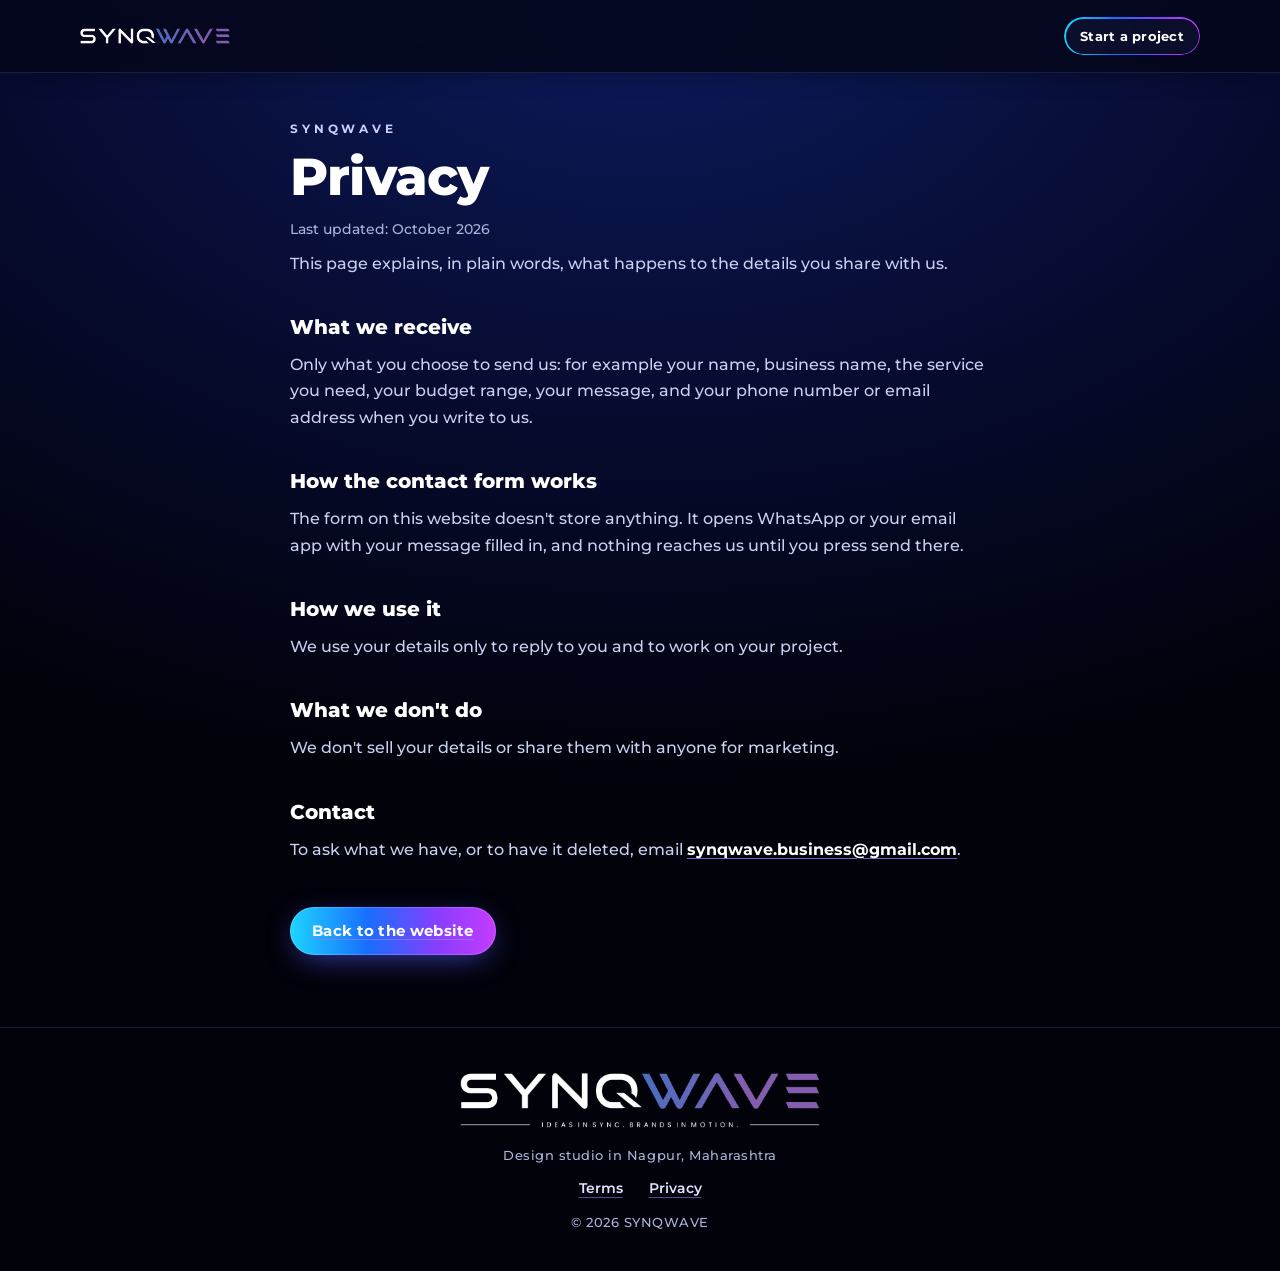
==== privacy.html @ 1e6bd6c9 "SYNQWAVE website" ====
<!doctype html>
<html lang="en">
<head>
<meta charset="utf-8">
<meta name="viewport" content="width=device-width, initial-scale=1, viewport-fit=cover">
<title>Privacy | SYNQWAVE</title>
<meta name="description" content="How SYNQWAVE uses the details you send: only to reply to you, never sold.">
<link rel="canonical" href="https://synqwave.co/privacy.html">
<meta name="theme-color" content="#02020b">
<meta property="og:title" content="Privacy | SYNQWAVE">
<meta property="og:description" content="How SYNQWAVE uses the details you send: only to reply to you, never sold.">
<meta property="og:type" content="website">
<meta property="og:url" content="https://synqwave.co/privacy.html">
<meta property="og:image" content="https://synqwave.co/og.jpg">
<link rel="icon" href="assets/favicon.png">
<link rel="preload" href="assets/montserrat.woff2" as="font" type="font/woff2" crossorigin>
<link rel="stylesheet" href="styles.css">
</head>
<body>
<a class="skip" href="#main">Skip to content</a>
<header class="nav nav-legal scrolled">
  <div class="wrap nav-in">
    <a class="brand" href="./" aria-label="SYNQWAVE home"><img src="assets/synqwave-wordmark.png" alt="SYNQWAVE" width="560" height="58"></a>
    <a class="btn btn-g btn-sm" href="./#contact">Start a project</a>
  </div>
</header>
<main id="main" class="legal">
  <div class="wrap">
    <span class="kicker">SYNQWAVE</span>
    <h1>Privacy</h1>
    <p class="upd">Last updated: October 2026</p>
    <p>This page explains, in plain words, what happens to the details you share with us.</p>
    <h2>What we receive</h2>
    <p>Only what you choose to send us: for example your name, business name, the service you need, your budget range, your message, and your phone number or email address when you write to us.</p>
    <h2>How the contact form works</h2>
    <p>The form on this website doesn't store anything. It opens WhatsApp or your email app with your message filled in, and nothing reaches us until you press send there.</p>
    <h2>How we use it</h2>
    <p>We use your details only to reply to you and to work on your project.</p>
    <h2>What we don't do</h2>
    <p>We don't sell your details or share them with anyone for marketing.</p>
    <h2>Contact</h2>
    <p>To ask what we have, or to have it deleted, email <a href="mailto:synqwave.business@gmail.com">synqwave.business@gmail.com</a>.</p>
    <a class="btn btn-p btn-md back" href="./">Back to the website</a>
  </div>
</main>
<footer>
  <div class="wrap foot-in">
    <img src="assets/synqwave-logo.png" alt="SYNQWAVE logo" width="1086" height="167" loading="lazy">
    <p class="f-loc">Design studio in Nagpur, Maharashtra</p>
    <nav class="f-links" aria-label="Legal"><a href="terms.html">Terms</a><a href="privacy.html">Privacy</a></nav>
    <p class="copy">© 2026 SYNQWAVE</p>
  </div>
</footer>
</body>
</html>
---- styles.css ----
@font-face{font-family:"Montserrat";src:url(assets/montserrat.woff2) format("woff2");font-weight:100 900;font-display:swap}
:root{--bg:#02020b;--navy:#0a1446;--blue:#186eff;--purple:#b634ff;--cyan:#1ed4ff;--txt:#fff;--mute:#aab4d9;--line:rgba(140,160,255,.16);
--grad:linear-gradient(90deg,#1ed4ff 0%,#186eff 38%,#8a3dff 72%,#c43cff 100%);--pad:20px;--max:1120px}
*{box-sizing:border-box;margin:0;padding:0}
html{overflow-x:clip;-webkit-text-size-adjust:100%;scroll-behavior:smooth;scroll-padding-top:72px}
body{overflow-x:clip;font-family:"Montserrat",system-ui,-apple-system,"Segoe UI",Roboto,Arial,sans-serif;background:var(--bg);color:var(--txt);line-height:1.45;
background-image:radial-gradient(120% 70% at 50% 0%,#0d1a5c 0%,#060a2c 45%,var(--bg) 80%);background-repeat:no-repeat;background-size:100% 1400px}
img,video,svg{display:block;max-width:100%}
.waves,.band{max-width:none}
a{color:inherit;text-decoration:none}
ul{list-style:none}
.wrap{width:100%;max-width:var(--max);margin:0 auto;padding:0 var(--pad)}
.grad{background:var(--grad);-webkit-background-clip:text;background-clip:text;color:transparent}
.nw{white-space:nowrap}
.sr{position:absolute;width:1px;height:1px;overflow:hidden;clip:rect(0 0 0 0);white-space:nowrap}


.btn{display:inline-flex;align-items:center;justify-content:center;gap:10px;font-weight:700;letter-spacing:.02em;border-radius:999px;white-space:nowrap;transition:transform .2s ease,box-shadow .2s ease,background .2s}
.btn .bi{width:20px;height:20px;fill:none;stroke:currentColor;stroke-width:1.7;stroke-linejoin:round;flex:none}
.btn-p{background:var(--grad);color:#fff;box-shadow:0 8px 30px -8px rgba(80,90,255,.75),inset 0 0 0 1px rgba(255,255,255,.18)}
.btn-p:hover{transform:translateY(-1px);box-shadow:0 12px 38px -8px rgba(120,80,255,.9),inset 0 0 0 1px rgba(255,255,255,.25)}
.btn-g{position:relative;color:#fff;background:rgba(120,140,255,.06)}
.btn-g::before{content:"";position:absolute;inset:0;border-radius:inherit;padding:1.5px;background:var(--grad);-webkit-mask:linear-gradient(#000 0 0) content-box,linear-gradient(#000 0 0);-webkit-mask-composite:xor;mask:linear-gradient(#000 0 0) content-box exclude,linear-gradient(#000 0 0);pointer-events:none}
.btn-g:hover{background:rgba(120,140,255,.14)}
.btn-sm{height:38px;padding:0 16px;font-size:13px}
.btn-lg{height:56px;padding:0 28px;font-size:16px}


.skip{position:absolute;left:12px;top:-60px;z-index:100;background:#fff;color:#000;padding:10px 14px;border-radius:10px;font-weight:700}
.skip:focus{top:12px}
:focus-visible{outline:2px solid #6fb6ff;outline-offset:3px;border-radius:8px}

/* nav */
.nav{position:fixed;inset:0 0 auto 0;z-index:60;transition:background .35s ease,border-color .35s ease,box-shadow .35s;border-bottom:1px solid transparent;
 background:linear-gradient(180deg,rgba(2,2,11,.7),rgba(2,2,11,0))}
.nav.scrolled,.nav.open{background:rgba(4,6,26,.86);-webkit-backdrop-filter:blur(14px);backdrop-filter:blur(14px);border-bottom-color:var(--line);box-shadow:0 10px 30px -20px rgba(0,0,0,.8)}
.nav-in{display:flex;align-items:center;justify-content:space-between;height:64px;gap:16px}
.brand{display:block;flex:none}
.brand img{width:128px;height:auto}
.links{display:none}
.nav-act{display:flex;align-items:center;gap:10px}
.wa-nav{height:38px;padding:0 14px}
.burger{width:44px;height:44px;margin-right:-8px;display:grid;place-content:center;gap:5px;background:none;border:0;cursor:pointer;color:#fff;border-radius:12px;-webkit-tap-highlight-color:transparent}
.burger span{display:block;width:22px;height:2px;border-radius:2px;background:currentColor;transition:transform .3s ease,opacity .2s ease}
.nav.open .burger span:nth-child(1){transform:translateY(7px) rotate(45deg)}
.nav.open .burger span:nth-child(2){opacity:0}
.nav.open .burger span:nth-child(3){transform:translateY(-7px) rotate(-45deg)}
.menu{position:fixed;left:0;right:0;top:64px;height:calc(100svh - 64px);background:rgba(4,6,26,.985);-webkit-backdrop-filter:blur(16px);backdrop-filter:blur(16px);overflow-y:auto;opacity:0;transform:translateY(-8px);transition:opacity .3s ease,transform .3s ease}
.menu[hidden]{display:block;visibility:hidden;pointer-events:none}
.nav.open .menu{opacity:1;transform:none;visibility:visible;pointer-events:auto}
.menu-in{display:flex;flex-direction:column;padding-top:18px;padding-bottom:32px}
.menu-in>a:not(.btn):not(.menu-call){display:flex;align-items:baseline;gap:16px;padding:18px 0;font-size:26px;font-weight:800;letter-spacing:-.01em;border-bottom:1px solid var(--line);opacity:0;transform:translateY(10px);transition:opacity .4s ease,transform .4s ease}
.menu-in i{font-style:normal;font-size:13px;font-weight:800;letter-spacing:.1em;background:var(--grad);-webkit-background-clip:text;background-clip:text;color:transparent;width:24px}
.nav.open .menu-in>a{opacity:1;transform:none}
.nav.open .menu-in>a:nth-child(2){transition-delay:.05s}.nav.open .menu-in>a:nth-child(3){transition-delay:.1s}.nav.open .menu-in>a:nth-child(4){transition-delay:.15s}
.menu-in .btn{margin-top:30px;width:100%}
.menu-call{margin-top:16px;text-align:center;color:var(--mute);font-weight:600;font-size:15px}
body.lock{overflow:hidden}

/* pulse (WhatsApp) */
.pulse{position:relative;isolation:isolate}
.pulse::after{content:"";position:absolute;inset:-1px;border-radius:inherit;box-shadow:0 0 0 2px rgba(140,110,255,.9),0 0 16px 2px rgba(110,90,255,.6);opacity:0;animation:pulse 2.8s ease-out infinite;pointer-events:none}
@keyframes pulse{0%{opacity:.9;transform:scale(1)}65%,100%{opacity:0;transform:scale(1.08,1.3)}}

/* hero */
.hero{position:relative;min-height:100vh;min-height:100svh;display:flex;flex-direction:column;justify-content:center;padding:96px 0 88px;overflow:hidden;isolation:isolate}
.hero-waves{position:absolute;inset:0;width:100%;height:100%;z-index:-2;pointer-events:none;-webkit-mask-image:linear-gradient(180deg,#000 0,#000 82%,transparent 100%);mask-image:linear-gradient(180deg,#000 0,#000 82%,transparent 100%)}
.hero-glow{position:absolute;left:50%;top:44%;width:min(120vw,1100px);aspect-ratio:1.6;transform:translate(-50%,-50%);z-index:-1;pointer-events:none;
 background:radial-gradient(closest-side,rgba(60,70,255,.32),rgba(150,50,255,.14) 55%,transparent 75%);animation:breathe 7s ease-in-out infinite alternate}
@keyframes breathe{from{opacity:.65}to{opacity:1}}
.hero-in{display:flex;flex-direction:column;align-items:center;text-align:center}
.logo-wrap{position:relative;width:100%;max-width:640px;margin:0 auto;overflow:hidden;animation:logoIn 1.4s cubic-bezier(.2,.7,.1,1) .15s both}
.logo{display:block;width:100%;height:auto;margin:0 auto}
@keyframes logoIn{from{clip-path:inset(0 50% 0 50%);opacity:0;filter:blur(6px);transform:scale(.96)}60%{opacity:1;filter:blur(0)}to{clip-path:inset(0 0 0 0);opacity:1;filter:none;transform:none}}
.shine{position:absolute;inset:0;background:linear-gradient(105deg,transparent 35%,rgba(255,255,255,.55) 50%,transparent 65%);mix-blend-mode:overlay;transform:translateX(-120%);animation:shine 1.6s ease-in-out 1.3s both;pointer-events:none}
@keyframes shine{to{transform:translateX(120%)}}
.grad-anim{background:linear-gradient(90deg,#1ed4ff,#186eff,#8a3dff,#c43cff,#8a3dff,#186eff,#1ed4ff);background-size:300% 100%;-webkit-background-clip:text;background-clip:text;color:transparent;animation:gradMove 7s linear infinite}
@keyframes gradMove{to{background-position:300% 0}}
@keyframes up{from{opacity:0;transform:translateY(24px)}to{opacity:1;transform:none}}
.hero .lead{margin-top:18px;color:var(--mute);font-size:clamp(15px,4vw,19px);font-weight:500;animation:up .9s cubic-bezier(.2,.7,.1,1) 1.15s both;max-width:34em}
.hero-cta{animation:up .9s cubic-bezier(.2,.7,.1,1) 1.3s both}
.cta{margin-top:30px;display:flex;flex-direction:column;align-items:center;gap:12px;width:100%}
.cta .btn{width:100%;max-width:320px}
.scroll{position:absolute;left:50%;bottom:26px;margin-left:-11px;width:22px;height:36px;border-radius:12px;border:1.5px solid rgba(255,255,255,.35);animation:up .9s ease 1.8s both}
.scroll::after{content:"";position:absolute;left:50%;top:7px;width:3px;height:7px;margin-left:-1.5px;border-radius:2px;background:#fff;animation:sc 1.8s ease-in-out infinite}
@keyframes sc{0%{opacity:0;transform:translateY(0)}40%{opacity:1}100%{opacity:0;transform:translateY(10px)}}

/* section headings */
section{position:relative;padding:72px 0}
.kicker{display:block;font-size:12px;font-weight:700;letter-spacing:.32em;text-transform:uppercase;color:#c8d0ff;margin-bottom:12px}
.h2{text-wrap:balance;font-size:clamp(32px,9vw,56px);font-weight:800;line-height:1.05;letter-spacing:-.015em}
.intro{margin-top:14px;color:var(--mute);font-size:16px;font-weight:500;max-width:34em}

/* band */
.band-wrap{overflow:hidden;width:100%}
.band{display:block;width:120%;margin-left:-10%;height:120px;opacity:.85;pointer-events:none}

/* packages */
.pkgs{margin-top:40px;display:grid;gap:22px}
.pkg{border-radius:20px;padding:22px 20px 20px;display:flex;flex-direction:column;background:linear-gradient(165deg,rgba(18,26,86,.66),rgba(8,10,40,.78)) padding-box,linear-gradient(135deg,rgba(30,212,255,.75),rgba(24,110,255,.3) 40%,rgba(182,52,255,.8)) border-box;border:1px solid transparent;box-shadow:0 18px 50px -25px rgba(60,80,255,.6)}
.pkg.feat{box-shadow:0 0 0 1px rgba(182,52,255,.35),0 22px 60px -20px rgba(150,60,255,.7)}
.pkg-head{display:flex;align-items:center;gap:14px;padding-bottom:16px;border-bottom:1px solid var(--line)}
.pkg-head h3{font-size:24px;font-weight:800;text-transform:uppercase;letter-spacing:.04em}
.blk{padding-top:16px}
.lbl{font-size:11px;font-weight:700;letter-spacing:.24em;text-transform:uppercase;color:#c8d0ff;margin-bottom:10px}
.inc{display:grid;gap:10px}
.inc li{display:flex;align-items:center;gap:12px;font-size:15px;font-weight:500}
.inc b{font-weight:800}
.ic{width:34px;height:34px;flex:none;padding:6px;border-radius:10px;fill:none;stroke:#7fb2ff;stroke-width:1.5;stroke-linejoin:round;stroke-linecap:round;background:rgba(24,110,255,.12);box-shadow:inset 0 0 0 1px rgba(110,140,255,.35)}
.pbox{padding-top:18px;border-top:1px solid var(--line);margin-top:18px}
.big{font-size:32px;font-weight:800;color:#fff;letter-spacing:-.01em;font-variant-numeric:tabular-nums lining-nums;white-space:nowrap}
.big small{font-size:15px;font-weight:600;color:var(--mute);letter-spacing:0}

/* contact */
.contact{overflow:hidden;isolation:isolate}
.contact .waves{position:absolute;left:-10%;width:120%;height:70%;top:15%;z-index:-1;opacity:.45;pointer-events:none}

/* footer */
footer{padding:44px 0 40px;border-top:1px solid var(--line);text-align:center}
footer img{width:min(78%,360px);height:auto;margin:0 auto}
footer p{margin-top:22px;font-size:13px;color:var(--mute);font-weight:500;letter-spacing:.04em}


.pkg{position:relative;transition:transform .35s ease,box-shadow .35s ease}
.pkg:hover,.pkg.tap{transform:translateY(-4px);box-shadow:0 0 0 1px rgba(120,140,255,.4),0 26px 60px -22px rgba(100,80,255,.9),0 0 60px -20px rgba(30,212,255,.45)}

/* featured animated border */
@property --ang{syntax:"<angle>";initial-value:0deg;inherits:false}
.pkg.feat{background:linear-gradient(165deg,rgba(22,24,96,.9),rgba(10,10,44,.92)) padding-box,transparent border-box}
.pkg.feat .ring{position:absolute;inset:-1px;border-radius:inherit;padding:1.6px;pointer-events:none;
 background:conic-gradient(from var(--ang),#1ed4ff,#186eff,#8a3dff,#c43cff,#ff5ce1,#8a3dff,#186eff,#1ed4ff);
 -webkit-mask:linear-gradient(#000 0 0) content-box,linear-gradient(#000 0 0);-webkit-mask-composite:xor;mask:linear-gradient(#000 0 0) content-box exclude,linear-gradient(#000 0 0);animation:spin 5s linear infinite}
.pkg.feat::after{content:"";position:absolute;inset:-1px;border-radius:inherit;z-index:-1;background:conic-gradient(from var(--ang),#1ed4ff,#186eff,#8a3dff,#c43cff,#1ed4ff);filter:blur(18px);opacity:.38;animation:spin 5s linear infinite;pointer-events:none}
.pkg.feat{isolation:isolate}
@keyframes spin{to{--ang:360deg}}
/* reveal motion (only when JS runs) */
.js .rv{opacity:0;transform:translateY(26px);transition:opacity .8s cubic-bezier(.2,.7,.1,1),transform .8s cubic-bezier(.2,.7,.1,1)}
.js .rv.in{opacity:1;transform:none}
.js [data-stagger]>*{transition-delay:calc(var(--i,0) * 90ms)}
.js .pkgs[data-stagger]>.pkg{transition-delay:0s}
.drift{animation:drift 14s ease-in-out infinite alternate}
@keyframes drift{from{transform:translateX(-3%)}to{transform:translateX(3%)}}
@media (prefers-reduced-motion:reduce){
 *,*::before,*::after{animation:none!important;transition-duration:.01ms!important;transition-delay:0s!important}
 .js .rv{opacity:1;transform:none}
 html{scroll-behavior:auto}
 .pulse::after{display:none}
}

/* tablet / desktop */
@media (min-width:560px){
 .cta{flex-direction:row;justify-content:center}
 .cta .btn{width:auto;min-width:230px}
}
@media (min-width:760px){
 :root{--pad:40px}
 section{padding:104px 0}
 .num{font-size:88px}
 .band{height:180px}
}
@media (min-width:980px){
 .pkgs{grid-template-columns:repeat(3,1fr);align-items:stretch}
 :root{--max:1200px}
 .pkg{padding:26px 24px 24px}
 .pkg .pbox{margin-top:auto}
 .pkg>.blk:nth-last-child(2){padding-bottom:18px}
 .inc li{font-size:14px;gap:10px}
 .ic{width:30px;height:30px;padding:5px;border-radius:9px}
 .big{font-size:29px}
 .big small{font-size:13px}
}

@media (min-width:980px){
 .nav-in{height:72px}
 .brand img{width:150px}
 .links{display:flex;gap:34px;position:absolute;left:50%;transform:translateX(-50%)}
 .links a{position:relative;font-size:14px;font-weight:600;letter-spacing:.04em;color:#dfe4ff;padding:8px 0;transition:color .2s}
 .links a::after{content:"";position:absolute;left:0;right:0;bottom:2px;height:2px;border-radius:2px;background:var(--grad);transform:scaleX(0);transition:transform .3s ease}
 .links a:hover,.links a.act{color:#fff}.links a:hover::after,.links a.act::after{transform:none}
 .burger,.menu{display:none!important}
 .nav-cta{height:42px;padding:0 20px;font-size:14px}
 html{scroll-padding-top:80px}
 .hero{padding:110px 0 100px}
 .logo-wrap{max-width:720px}
 .js [data-stagger]>.pkg{transition-delay:calc(var(--i,0) * 120ms)}
}
@media (max-width:359px){.brand img{width:108px}.nav-cta{padding:0 12px;font-size:12px}}

/* process */
.steps{margin-top:40px;display:grid;gap:14px;counter-reset:s}
.step{position:relative;display:flex;gap:18px;align-items:flex-start;padding:22px 20px;border-radius:18px;background:linear-gradient(160deg,rgba(18,26,86,.5),rgba(8,10,40,.66));box-shadow:inset 0 0 0 1px var(--line)}
.step .num.sm{font-size:40px;width:56px}
.step h3{font-size:19px;font-weight:800;line-height:1.2;padding-top:2px}
.step p{margin-top:6px;font-size:14px;color:var(--mute);font-weight:500}

/* faq */
.faq-in{display:grid;gap:34px}
.qa{display:grid;gap:12px}
.q{border-radius:16px;background:linear-gradient(160deg,rgba(18,26,86,.5),rgba(8,10,40,.66));box-shadow:inset 0 0 0 1px var(--line);transition:box-shadow .3s ease,background .3s ease}
.q[open]{box-shadow:inset 0 0 0 1px rgba(130,120,255,.6),0 18px 44px -26px rgba(100,80,255,.9)}
.q summary{display:flex;align-items:center;justify-content:space-between;gap:16px;padding:18px 20px;font-size:16px;font-weight:700;line-height:1.35;cursor:pointer;list-style:none;-webkit-tap-highlight-color:transparent}
.q summary::-webkit-details-marker{display:none}
.pm{position:relative;flex:none;width:30px;height:30px;border-radius:50%;background:rgba(24,110,255,.14);box-shadow:inset 0 0 0 1px rgba(110,140,255,.45);transition:transform .35s ease,background .3s}
.pm::before,.pm::after{content:"";position:absolute;left:50%;top:50%;width:12px;height:2px;margin:-1px 0 0 -6px;border-radius:2px;background:#fff;transition:transform .35s ease}
.pm::after{transform:rotate(90deg)}
.q[open] .pm{background:var(--grad);transform:rotate(180deg)}
.q[open] .pm::after{transform:rotate(0)}
.ans{overflow:hidden}
.ans p{padding:0 20px 20px;font-size:15px;color:#c9d0f0;font-weight:500;line-height:1.6}
.ans a{color:#fff;font-weight:700;text-decoration:underline;text-decoration-color:rgba(140,120,255,.8);text-underline-offset:3px}

@media (min-width:600px){
 
 .steps{grid-template-columns:repeat(2,1fr)}
}
@media (min-width:760px){
 .q summary{font-size:17px;padding:20px 24px}
 .ans p{padding:0 24px 22px}
}
@media (min-width:980px){
 .about-in{grid-template-columns:minmax(0,5fr) minmax(0,6fr);gap:64px;align-items:center}
 
 
 .steps{grid-template-columns:repeat(4,1fr);gap:18px}
 .step{flex-direction:column;gap:14px;padding:26px 24px}
 .step .num.sm{font-size:48px}
 .faq-in{grid-template-columns:minmax(0,4fr) minmax(0,7fr);gap:64px;align-items:start}
 .faq-head{position:sticky;top:110px}
}
@media (min-width:980px) and (max-width:1139px){
 .links{display:none}
 .burger{display:grid!important}
 .menu{display:block!important}
}
@media (min-width:1140px){
 .links{gap:30px}
}
@media (prefers-reduced-motion:reduce){
}

/* ===== v4 ===== */
.num{font-weight:900;font-size:64px;line-height:.82;letter-spacing:-.04em;background:var(--grad);-webkit-background-clip:text;background-clip:text;color:transparent;filter:drop-shadow(0 0 14px rgba(110,90,255,.55));flex:none}
.num.sm{font-size:44px}
.panel{border-radius:18px;background:linear-gradient(160deg,rgba(18,26,86,.62),rgba(8,10,40,.72)) padding-box,linear-gradient(135deg,rgba(30,212,255,.7),rgba(24,110,255,.35) 40%,rgba(182,52,255,.7)) border-box;border:1px solid transparent;box-shadow:0 18px 50px -25px rgba(60,80,255,.6)}
.lic{width:26px;height:26px;fill:none;stroke:#8fc0ff;stroke-width:1.6;stroke-linecap:round;stroke-linejoin:round}
.btn-md{height:48px;padding:0 22px;font-size:15px}
.btn .bi{stroke-linecap:round}

/* hero headline */
.headline{margin-top:34px;font-size:clamp(31px,8.3vw,68px);font-weight:800;line-height:1.08;letter-spacing:-.02em;text-wrap:balance;max-width:15em}
.headline .ln{display:inline;animation:up .9s cubic-bezier(.2,.7,.1,1) both}
.headline .ln1{animation-delay:.75s}.headline .ln2{animation-delay:.95s;display:inline-block}
.hero .lead{max-width:31em;line-height:1.55}

/* about */
.about{padding-top:80px}
.about-in{display:grid;gap:44px}
.about .intro+.intro{margin-top:12px}
.facts{margin-top:30px;display:grid;gap:12px}
.facts li{display:flex;flex-direction:column;gap:3px;padding:16px 18px 16px 20px;border-radius:14px;background:rgba(24,40,140,.18);box-shadow:inset 0 0 0 1px var(--line);position:relative;overflow:hidden}
.facts li::before{content:"";position:absolute;left:0;top:14px;bottom:14px;width:3px;border-radius:0 3px 3px 0;background:var(--grad)}
.facts b{font-size:17px;font-weight:800}
.facts span{font-size:14px;color:var(--mute);font-weight:500}
.founder{width:100%;max-width:420px;margin:0 auto}
.founder-frame{position:relative;aspect-ratio:4 / 5;border-radius:22px;overflow:hidden;display:grid;place-items:center;isolation:isolate;
 background:radial-gradient(90% 70% at 50% 40%,#101c66 0%,#070b32 55%,#02020b 100%);box-shadow:0 0 0 1px rgba(120,130,255,.35),0 26px 70px -28px rgba(70,90,255,.9)}
.founder-frame .waves{position:absolute;left:-30%;width:160%;max-width:none;bottom:4%;height:44%;opacity:.55;z-index:-1;pointer-events:none}
.founder-logo{width:78%;height:auto}
.founder-frame.has-photo{background:#05051a}
.founder-photo{position:absolute;inset:0;width:100%;height:100%;object-fit:cover}
.founder figcaption{margin-top:16px;display:flex;flex-direction:column;align-items:center;gap:2px;text-align:center}
.founder figcaption b{font-size:17px;font-weight:800}
.founder figcaption span{font-size:13px;color:var(--mute);font-weight:600;letter-spacing:.04em}

/* work */
.work{isolation:isolate}
.empty{margin-top:36px;padding:30px 22px;display:flex;flex-direction:column;align-items:center;gap:20px;text-align:center}
.empty p{font-size:17px;font-weight:600;line-height:1.45;max-width:26em;color:#e4e8ff}
.promo{margin:40px auto 0;width:min(78vw,340px)}
.promo.wide{width:100%;max-width:880px}
.promo-frame{border-radius:22px;overflow:hidden;background:#000;aspect-ratio:9 / 16;box-shadow:0 0 0 1.5px rgba(120,120,255,.45),0 20px 60px -15px rgba(70,90,255,.6),0 0 80px -20px rgba(182,52,255,.55)}
.promo.wide .promo-frame{aspect-ratio:16 / 9}
.promo video{width:100%;height:100%;object-fit:cover}
.promo figcaption{margin-top:14px;text-align:center;font-size:14px;font-weight:700;color:#dfe4ff}
.cases{margin-top:36px;display:flex;flex-wrap:wrap;justify-content:center;gap:22px}
.case{position:relative;flex:0 0 100%;min-width:0;display:flex;flex-direction:column;overflow:hidden;transition:transform .35s ease,box-shadow .35s ease}
.case:hover,.case.tap,.case:focus-within{transform:translateY(-4px);box-shadow:0 26px 60px -22px rgba(100,80,255,.9)}
.case-cover{aspect-ratio:3 / 2;overflow:hidden;background:#05051a;border-radius:17px 17px 0 0}
.case-cover img{width:100%;height:100%;object-fit:cover;transition:transform .6s cubic-bezier(.2,.7,.1,1)}
.case:hover .case-cover img{transform:scale(1.04)}
.case-body{flex:1;display:flex;flex-direction:column;align-items:flex-start;padding:20px 20px 22px}
.tag{display:inline-block;padding:5px 11px;border-radius:999px;font-size:11px;font-weight:700;letter-spacing:.14em;text-transform:uppercase;color:#cfd6ff;background:rgba(24,110,255,.14);box-shadow:inset 0 0 0 1px rgba(110,140,255,.4)}
.case h3{margin-top:12px;font-size:21px;font-weight:800;line-height:1.2}
.case-ind{margin-top:4px;font-size:14px;font-weight:600;color:var(--mute)}
.case-open{margin-top:auto;padding-top:16px;display:inline-flex;align-items:center;gap:8px;background:none;border:0;font:inherit;font-size:14px;font-weight:700;letter-spacing:.02em;color:#dfe4ff;cursor:pointer}
.case-open::after{content:"";position:absolute;inset:0;border-radius:18px}
.case-open:focus-visible{outline:none}
.case:has(.case-open:focus-visible){outline:2px solid #8fa0ff;outline-offset:3px}
.case-ar{display:inline-block;transition:transform .25s ease}
.case:hover .case-ar{transform:translateX(4px)}
.cs{position:fixed;inset:0;margin:0;width:100%;max-width:none;height:100%;max-height:none;padding:0;border:0;color:var(--txt);background:#04051a;overflow:hidden}
.cs[open]{display:block}
.cs::backdrop{background:rgba(2,2,14,.78);-webkit-backdrop-filter:blur(6px);backdrop-filter:blur(6px)}
.cs-scroll{height:100%;overflow-y:auto;overscroll-behavior:contain;-webkit-overflow-scrolling:touch;padding:22px var(--pad) calc(32px + env(safe-area-inset-bottom))}
.cs-x{position:absolute;z-index:2;top:calc(12px + env(safe-area-inset-top));right:12px;width:44px;height:44px;display:grid;place-items:center;border:0;border-radius:50%;cursor:pointer;color:#fff;background:rgba(10,14,50,.82);box-shadow:inset 0 0 0 1px rgba(140,160,255,.4),0 6px 20px -6px rgba(0,0,0,.6)}
.cs-x svg{width:20px;height:20px;fill:none;stroke:currentColor;stroke-width:2;stroke-linecap:round}
.cs-x:focus-visible{outline:2px solid #8fa0ff;outline-offset:2px}
.cs-head{display:flex;align-items:center;gap:16px;padding:calc(env(safe-area-inset-top) + 2px) 56px 0 0;min-height:64px}
.cs-logo{flex:none;width:64px;height:64px;border-radius:14px;object-fit:cover;box-shadow:0 0 0 1px rgba(140,160,255,.3)}
.cs-ht{min-width:0;display:flex;flex-direction:column;align-items:flex-start}
.cs h3{margin-top:8px;font-size:clamp(22px,6vw,30px);font-weight:800;line-height:1.15;letter-spacing:-.01em;text-wrap:balance}
.cs-imgs{margin-top:22px;display:grid;gap:12px}
.cs-imgs img{width:100%;height:auto;aspect-ratio:3 / 2;object-fit:cover;border-radius:14px;background:#0a0d30}
.cs-dl{margin-top:26px;display:grid;gap:20px}
.cs dt{font-size:11px;font-weight:700;letter-spacing:.2em;text-transform:uppercase;background:var(--grad);-webkit-background-clip:text;background-clip:text;color:transparent;width:max-content}
.cs dd{margin-top:6px;font-size:15px;color:#c9d0f0;font-weight:500;line-height:1.6}
.cs-foot{margin-top:28px;display:flex;justify-content:center}
.cs-foot .btn{width:100%;max-width:320px}
@media (min-width:600px){
 .case{flex-basis:calc((100% - 22px) / 2)}
 .cs-imgs{grid-template-columns:1fr 1fr}
 .cs-imgs img:first-child{grid-column:1 / -1}
}
@media (min-width:760px){
 .cs{inset:0;margin:auto;width:min(880px,calc(100% - 48px));height:auto;max-height:calc(100% - 48px);border-radius:22px;background:linear-gradient(160deg,#0c1450,#05061e) padding-box,linear-gradient(135deg,rgba(30,212,255,.7),rgba(24,110,255,.35) 40%,rgba(182,52,255,.7)) border-box;border:1px solid transparent;box-shadow:0 40px 120px -30px rgba(70,90,255,.7)}
 .cs[open]{display:flex;flex-direction:column}
 .cs-scroll{height:auto;max-height:calc(100vh - 48px);padding:32px 36px 36px}
 .cs-head{padding-top:0}
 .cs-x{top:16px;right:16px}
 .cs-dl{grid-template-columns:repeat(3,1fr);gap:28px}
}
@media (min-width:980px){
 .cases{gap:28px}
 .case{flex-basis:calc((100% - 28px) / 2)}
}

/* services */
.svcs{margin-top:40px;display:grid;gap:18px}
.card{position:relative;display:flex;flex-direction:column;padding:24px 22px 22px;border-radius:20px;background:linear-gradient(160deg,rgba(18,26,86,.6),rgba(8,10,40,.74));box-shadow:inset 0 0 0 1px var(--line);transition:transform .35s ease,box-shadow .35s ease}
.card::before{content:"";position:absolute;inset:0;border-radius:inherit;padding:1px;background:linear-gradient(135deg,rgba(30,212,255,.75),rgba(24,110,255,.2) 45%,rgba(182,52,255,.75));-webkit-mask:linear-gradient(#000 0 0) content-box,linear-gradient(#000 0 0);-webkit-mask-composite:xor;mask:linear-gradient(#000 0 0) content-box exclude,linear-gradient(#000 0 0);opacity:.6;transition:opacity .35s;pointer-events:none}
.card:hover,.card.tap{transform:translateY(-4px);box-shadow:inset 0 0 0 1px transparent,0 24px 54px -24px rgba(100,80,255,.95)}
.card:hover::before,.card.tap::before{opacity:1}
.svc-top{display:flex;align-items:center;justify-content:space-between}
.sic{display:grid;place-items:center;width:52px;height:52px;border-radius:15px;background:rgba(24,110,255,.13);box-shadow:inset 0 0 0 1px rgba(110,140,255,.4),0 0 24px -8px rgba(100,110,255,.8)}
.svc-top .num.sm{font-size:40px;opacity:.9}
.svc h3{margin-top:20px;font-size:23px;font-weight:800;line-height:1.15;letter-spacing:-.01em}
.svc .sub{margin-top:8px;font-size:14px;color:var(--mute);font-weight:500;line-height:1.5}
.ticks{margin-top:18px;padding-top:16px;border-top:1px solid var(--line);display:grid;gap:10px;margin-bottom:22px}
.ticks li{position:relative;padding-left:28px;font-size:15px;font-weight:500;line-height:1.4;color:#e8ebff}
.ticks li::before{content:"";position:absolute;left:0;top:1px;width:18px;height:18px;border-radius:50%;background:var(--grad);-webkit-mask:url('data:image/svg+xml;utf8,<svg xmlns="http://www.w3.org/2000/svg" viewBox="0 0 16 16"><path d="M4 8.3l2.6 2.5L12 5.3" fill="none" stroke="black" stroke-width="1.8" stroke-linecap="round" stroke-linejoin="round"/></svg>') center/100% no-repeat;mask:url('data:image/svg+xml;utf8,<svg xmlns="http://www.w3.org/2000/svg" viewBox="0 0 16 16"><path d="M4 8.3l2.6 2.5L12 5.3" fill="none" stroke="black" stroke-width="1.8" stroke-linecap="round" stroke-linejoin="round"/></svg>') center/100% no-repeat}
.quote{margin-top:auto;align-self:flex-start}

/* packages */
.pkg .lbl{margin-top:18px}
.pkg .pbox{margin-top:20px}
.pfrom{font-size:12px;font-weight:700;letter-spacing:.16em;text-transform:uppercase;color:#c8d0ff}
.big{margin-top:6px;line-height:1.1}
.big.ask{font-size:26px;color:#e8ebff}
.pkg>.btn{margin-top:18px;width:100%}
.pk-note{margin-top:28px;text-align:center;font-size:15px;color:var(--mute);font-weight:500}
.pk-note a{color:#fff;font-weight:700;text-decoration:underline;text-decoration-color:rgba(140,120,255,.8);text-underline-offset:3px}

/* testimonials */
.t-grid{margin-top:36px;display:grid;gap:18px}
.testi{padding:24px 22px}
.testi p{font-size:16px;line-height:1.6;color:#e8ebff;font-weight:500}
.testi figcaption{margin-top:16px;display:flex;flex-direction:column;gap:2px}
.testi figcaption b{font-size:15px;font-weight:800}
.testi figcaption span{font-size:13px;color:var(--mute)}

/* contact */
.contact-in{display:grid;gap:36px}
.c-list{margin-top:26px;display:grid;gap:10px}
.c-list li{display:flex;align-items:center;gap:14px;padding:12px 14px;border-radius:14px;background:rgba(24,40,140,.18);box-shadow:inset 0 0 0 1px var(--line)}
.c-list .bi{width:40px;height:40px;padding:9px;flex:none;border-radius:12px;fill:none;stroke:#8fc0ff;stroke-width:1.6;stroke-linejoin:round;stroke-linecap:round;background:rgba(24,110,255,.13);box-shadow:inset 0 0 0 1px rgba(110,140,255,.4)}
.c-list div{min-width:0;display:flex;flex-direction:column;gap:1px}
.c-list span{font-size:11px;font-weight:700;letter-spacing:.18em;text-transform:uppercase;color:#aab4d9}
.c-list a,.c-list p{font-size:16px;font-weight:700;color:#fff;overflow-wrap:anywhere}
.form{padding:24px 20px;display:grid;gap:16px}
.fld{display:grid;gap:7px;min-width:0}
.fld2{display:grid;gap:16px}
.fld label{font-size:13px;font-weight:700;letter-spacing:.04em;color:#dfe4ff}
.fld label em{font-style:normal;font-weight:500;color:var(--mute)}
.fld input,.fld select,.fld textarea{width:100%;font:inherit;font-size:16px;font-weight:500;color:#fff;background:rgba(4,6,30,.7);border:1px solid rgba(130,145,255,.28);border-radius:12px;padding:13px 14px;outline:none;transition:border-color .2s,box-shadow .2s;-webkit-appearance:none;appearance:none}
.fld textarea{resize:vertical;min-height:120px;line-height:1.5}
.fld input::placeholder,.fld textarea::placeholder{color:#7e88b4}
.fld input:focus,.fld select:focus,.fld textarea:focus{border-color:#7a7dff;box-shadow:0 0 0 3px rgba(110,100,255,.28)}
.fld [aria-invalid="true"]{border-color:#ff5c9a;box-shadow:0 0 0 3px rgba(255,80,140,.18)}
.sel{position:relative}
.sel::after{content:"";position:absolute;right:16px;top:50%;width:8px;height:8px;margin-top:-6px;border-right:2px solid #aab4ff;border-bottom:2px solid #aab4ff;transform:rotate(45deg);pointer-events:none}
.fld select{padding-right:40px;cursor:pointer}
.fld select:invalid{color:#7e88b4}
.fld option{color:#fff;background:#0a0f3a}
.f-err{font-size:14px;font-weight:600;color:#ff8db5}
.f-act{display:grid;gap:12px;margin-top:4px}
.f-act .btn{width:100%;cursor:pointer;border:0;font-family:inherit}
.f-note{font-size:12.5px;color:var(--mute);font-weight:500;text-align:center}

/* footer */
.foot-in{display:flex;flex-direction:column;align-items:center}
footer .f-loc{margin-top:18px}
.f-links{margin-top:14px;display:flex;justify-content:center;gap:26px}
.f-links a{font-size:14px;font-weight:600;color:#dfe4ff;text-decoration:underline;text-decoration-color:rgba(140,120,255,.6);text-underline-offset:4px}
.f-links a:hover{color:#fff}
footer .copy{margin-top:14px}

/* steps: 5 */
.steps{counter-reset:none}

@media (min-width:600px){
 .svcs{grid-template-columns:repeat(2,1fr)}
 .t-grid{grid-template-columns:repeat(2,1fr)}
 .t-grid>:last-child:nth-child(odd){grid-column:1 / -1}
 .fld2{grid-template-columns:1fr 1fr}
 .f-act{grid-template-columns:1fr 1fr}
 .steps .step:last-child{grid-column:1 / -1}
}
@media (min-width:760px){
 .card{padding:30px 28px 28px}
 .svc h3{font-size:26px}
 .empty{padding:40px 32px}
 .form{padding:32px 30px}
}
@media (min-width:980px){
 .about-in{grid-template-columns:minmax(0,7fr) minmax(0,5fr);gap:72px;align-items:center}
 .founder{max-width:none}
 .contact-in{grid-template-columns:minmax(0,5fr) minmax(0,7fr);gap:64px;align-items:start}
 .c-info{position:sticky;top:110px}
 .pkg .pbox{margin-top:auto;padding-top:20px}
 .pkg .inc{margin-bottom:22px}
 .big.ask{font-size:24px}
 .t-grid{grid-template-columns:repeat(3,1fr)}
 .t-grid>:last-child:nth-child(odd){grid-column:auto}
}
@media (min-width:1140px){
 .steps{grid-template-columns:repeat(5,1fr)}
 .steps .step:last-child{grid-column:auto}
 .svcs{grid-template-columns:repeat(4,1fr);gap:18px}
 .card{padding:28px 22px 24px}
 .svc h3{font-size:22px}
}
@media (prefers-reduced-motion:reduce){.headline .ln{animation:none}}

/* legal pages */
.legal{padding:120px 0 72px}
.legal .wrap{max-width:780px}
.legal h1{font-size:clamp(32px,8vw,52px);font-weight:800;line-height:1.08;letter-spacing:-.015em}
.legal .upd{margin-top:12px;font-size:14px;color:var(--mute);font-weight:500}
.legal h2{margin-top:36px;font-size:20px;font-weight:800}
.legal p,.legal li{margin-top:10px;font-size:16px;line-height:1.65;color:#c9d0f0;font-weight:500}
.legal ul{margin-top:6px;padding-left:0}
.legal li{position:relative;padding-left:22px}
.legal li::before{content:"";position:absolute;left:2px;top:.68em;width:7px;height:7px;border-radius:50%;background:var(--grad)}
.legal a{color:#fff;font-weight:700;text-decoration:underline;text-decoration-color:rgba(140,120,255,.8);text-underline-offset:3px}
.legal .back{margin-top:44px}
.nav-legal .nav-in{justify-content:space-between}
@media (min-width:980px) and (max-width:1139px){
 .steps{grid-template-columns:repeat(6,1fr)}
 .steps .step{grid-column:span 2}
 .steps .step:nth-child(n+4){grid-column:span 3}
}
.tags{display:flex;flex-wrap:wrap;gap:8px}
.tag-c{color:#fff;background:linear-gradient(90deg,rgba(30,212,255,.22),rgba(182,52,255,.22));box-shadow:inset 0 0 0 1px rgba(170,140,255,.55)}
.ans .tlist{margin:0 20px 14px;display:grid;gap:0;border-radius:12px;background:rgba(4,6,30,.45);box-shadow:inset 0 0 0 1px var(--line);overflow:hidden}
.tlist li{display:flex;justify-content:space-between;align-items:baseline;gap:14px;padding:10px 14px;font-size:14.5px;line-height:1.4;color:#c9d0f0;font-weight:500;border-bottom:1px solid var(--line)}
.tlist li:last-child{border-bottom:0}
.tlist b{flex:none;color:#fff;font-weight:700;white-space:nowrap;font-variant-numeric:tabular-nums}
.tlist li.wide{display:block;color:#dfe4ff}
.ans ul+p{padding-top:0}
.hero .lead{text-wrap:pretty}
.fld select:has(option[value=""]:checked){color:#7e88b4}
@media (min-width:760px){.ans .tlist{margin:0 24px 16px}}
@media (min-width:1140px){.svc h3{min-height:2.3em}.svc .sub{min-height:3em}}
@media (min-width:980px){.contact-in{align-items:center}.c-info{position:static}}

/* promo video directly after the hero (v4g) */
section.promo-sec{padding:28px 0 8px}
.promo-sec:has(.promo[hidden]){display:none}
.promo-sec .promo{margin:0 auto}
@media(min-width:980px){section.promo-sec{padding:48px 0 16px}.promo-sec .promo:not(.wide){width:360px}}

/* background waves in motion (v4g): slow horizontal drift + gentle swell, transform-only (GPU) */
.drift{animation:wave-drift 18s ease-in-out infinite alternate,wave-swell 11s ease-in-out infinite alternate;will-change:transform}
.contact .drift{animation-delay:-9s,-4s}
.founder-frame .drift{animation-duration:22s,13s;animation-delay:-5s,-7s}
.band-wrap+section~.band-wrap .drift{animation-delay:-12s,-6s}
@keyframes wave-drift{from{transform:translateX(-6%)}to{transform:translateX(6%)}}
@keyframes wave-swell{from{scale:1 .8}to{scale:1 1.15}}
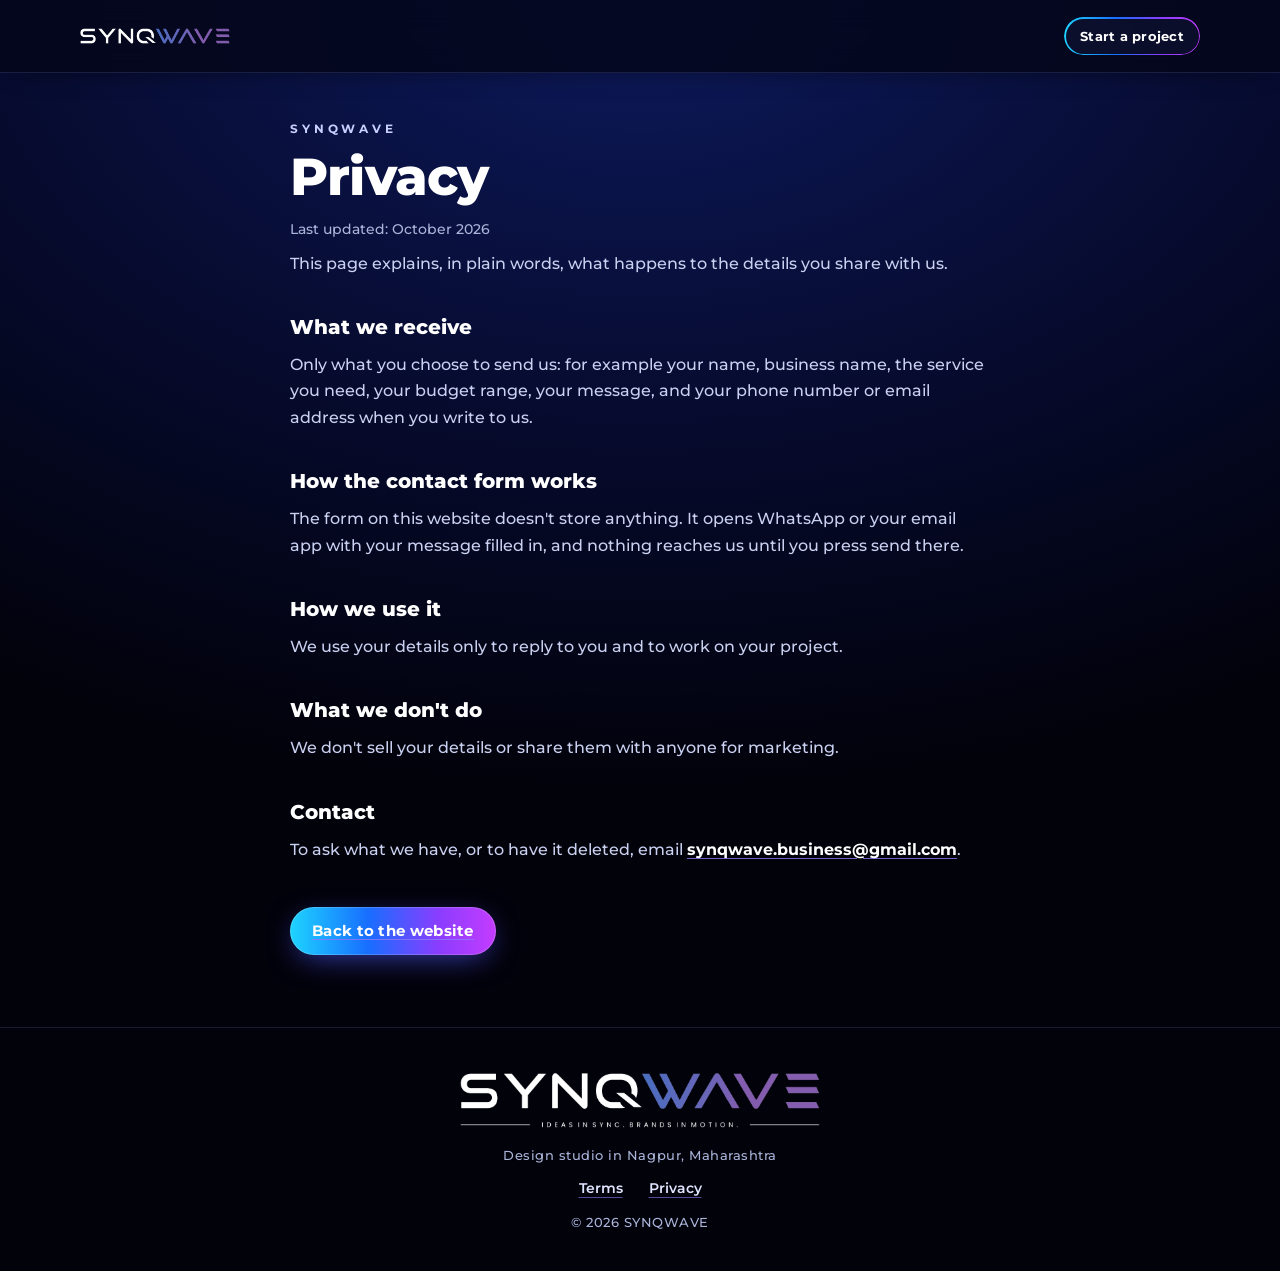
==== commit 911451c8: "Speed: no 4K/1440 video downloads (desktop 1080 files ~2 MB, phone 810 files ~0.9 MB, faststart), vi" ====
--- a/privacy.html
+++ b/privacy.html
@@ -20,7 +20,7 @@
 <a class="skip" href="#main">Skip to content</a>
 <header class="nav nav-legal scrolled">
   <div class="wrap nav-in">
-    <a class="brand" href="./" aria-label="SYNQWAVE home"><img src="assets/synqwave-wordmark.png" alt="SYNQWAVE" width="560" height="58"></a>
+    <a class="brand" href="./" aria-label="SYNQWAVE home"><img src="assets/synqwave-wordmark.webp" alt="SYNQWAVE" width="560" height="58"></a>
     <a class="btn btn-g btn-sm" href="./#contact">Start a project</a>
   </div>
 </header>
@@ -45,7 +45,7 @@
 </main>
 <footer>
   <div class="wrap foot-in">
-    <img src="assets/synqwave-logo.png" alt="SYNQWAVE logo" width="1086" height="167" loading="lazy">
+    <img src="assets/synqwave-logo.webp" alt="SYNQWAVE logo" width="1086" height="167" loading="lazy">
     <p class="f-loc">Design studio in Nagpur, Maharashtra</p>
     <nav class="f-links" aria-label="Legal"><a href="terms.html">Terms</a><a href="privacy.html">Privacy</a></nav>
     <p class="copy">© 2026 SYNQWAVE</p>
--- a/styles.css
+++ b/styles.css
@@ -142,10 +142,8 @@
 .drift{animation:drift 14s ease-in-out infinite alternate}
 @keyframes drift{from{transform:translateX(-3%)}to{transform:translateX(3%)}}
 @media (prefers-reduced-motion:reduce){
- *,*::before,*::after{animation:none!important;transition-duration:.01ms!important;transition-delay:0s!important}
- .js .rv{opacity:1;transform:none}
  html{scroll-behavior:auto}
- .pulse::after{display:none}
+}
 }
 
 /* tablet / desktop */
@@ -277,12 +275,6 @@
 .work{isolation:isolate}
 .empty{margin-top:36px;padding:30px 22px;display:flex;flex-direction:column;align-items:center;gap:20px;text-align:center}
 .empty p{font-size:17px;font-weight:600;line-height:1.45;max-width:26em;color:#e4e8ff}
-.promo{margin:40px auto 0;width:min(78vw,340px)}
-.promo.wide{width:100%;max-width:880px}
-.promo-frame{border-radius:22px;overflow:hidden;background:#000;aspect-ratio:9 / 16;box-shadow:0 0 0 1.5px rgba(120,120,255,.45),0 20px 60px -15px rgba(70,90,255,.6),0 0 80px -20px rgba(182,52,255,.55)}
-.promo.wide .promo-frame{aspect-ratio:16 / 9}
-.promo video{width:100%;height:100%;object-fit:cover}
-.promo figcaption{margin-top:14px;text-align:center;font-size:14px;font-weight:700;color:#dfe4ff}
 .cases{margin-top:36px;display:flex;flex-wrap:wrap;justify-content:center;gap:22px}
 .case{position:relative;flex:0 0 100%;min-width:0;display:flex;flex-direction:column;overflow:hidden;transition:transform .35s ease,box-shadow .35s ease}
 .case:hover,.case.tap,.case:focus-within{transform:translateY(-4px);box-shadow:0 26px 60px -22px rgba(100,80,255,.9)}
@@ -312,6 +304,7 @@
 .cs h3{margin-top:8px;font-size:clamp(22px,6vw,30px);font-weight:800;line-height:1.15;letter-spacing:-.01em;text-wrap:balance}
 .cs-imgs{margin-top:22px;display:grid;gap:12px}
 .cs-imgs img{width:100%;height:auto;aspect-ratio:3 / 2;object-fit:cover;border-radius:14px;background:#0a0d30}
+.cs-imgs img.nat{aspect-ratio:auto;object-fit:contain}
 .cs-dl{margin-top:26px;display:grid;gap:20px}
 .cs dt{font-size:11px;font-weight:700;letter-spacing:.2em;text-transform:uppercase;background:var(--grad);-webkit-background-clip:text;background-clip:text;color:transparent;width:max-content}
 .cs dd{margin-top:6px;font-size:15px;color:#c9d0f0;font-weight:500;line-height:1.6}
@@ -321,6 +314,7 @@
  .case{flex-basis:calc((100% - 22px) / 2)}
  .cs-imgs{grid-template-columns:1fr 1fr}
  .cs-imgs img:first-child{grid-column:1 / -1}
+ .cs-imgs img.nat:last-child:nth-child(even){grid-column:1 / -1}
 }
 @media (min-width:760px){
  .cs{inset:0;margin:auto;width:min(880px,calc(100% - 48px));height:auto;max-height:calc(100% - 48px);border-radius:22px;background:linear-gradient(160deg,#0c1450,#05061e) padding-box,linear-gradient(135deg,rgba(30,212,255,.7),rgba(24,110,255,.35) 40%,rgba(182,52,255,.7)) border-box;border:1px solid transparent;box-shadow:0 40px 120px -30px rgba(70,90,255,.7)}
@@ -377,6 +371,7 @@
 .c-list div{min-width:0;display:flex;flex-direction:column;gap:1px}
 .c-list span{font-size:11px;font-weight:700;letter-spacing:.18em;text-transform:uppercase;color:#aab4d9}
 .c-list a,.c-list p{font-size:16px;font-weight:700;color:#fff;overflow-wrap:anywhere}
+.c-list a.c-em{font-size:clamp(13px,3.9vw,16px);overflow-wrap:normal;word-break:normal}
 .form{padding:24px 20px;display:grid;gap:16px}
 .fld{display:grid;gap:7px;min-width:0}
 .fld2{display:grid;gap:16px}
@@ -440,7 +435,7 @@
  .card{padding:28px 22px 24px}
  .svc h3{font-size:22px}
 }
-@media (prefers-reduced-motion:reduce){.headline .ln{animation:none}}
+@media (prefers-reduced-motion:reduce){.headline .ln{animation-name:fadeIn}}
 
 /* legal pages */
 .legal{padding:120px 0 72px}
@@ -474,11 +469,6 @@
 @media (min-width:1140px){.svc h3{min-height:2.3em}.svc .sub{min-height:3em}}
 @media (min-width:980px){.contact-in{align-items:center}.c-info{position:static}}
 
-/* promo video directly after the hero (v4g) */
-section.promo-sec{padding:28px 0 8px}
-.promo-sec:has(.promo[hidden]){display:none}
-.promo-sec .promo{margin:0 auto}
-@media(min-width:980px){section.promo-sec{padding:48px 0 16px}.promo-sec .promo:not(.wide){width:360px}}
 
 /* background waves in motion (v4g): slow horizontal drift + gentle swell, transform-only (GPU) */
 .drift{animation:wave-drift 18s ease-in-out infinite alternate,wave-swell 11s ease-in-out infinite alternate;will-change:transform}
@@ -487,3 +477,39 @@
 .band-wrap+section~.band-wrap .drift{animation-delay:-12s,-6s}
 @keyframes wave-drift{from{transform:translateX(-6%)}to{transform:translateX(6%)}}
 @keyframes wave-swell{from{scale:1 .8}to{scale:1 1.15}}
+
+/* reduced motion (v4h): Android Battery Saver / "Remove animations" report reduced motion.
+   Keep the decorative background motion alive, just slower (~40% speed); drop movement-based entrances to fades. */
+@keyframes fadeIn{from{opacity:0}to{opacity:1}}
+@media (prefers-reduced-motion:reduce){
+ .drift{animation-duration:45s,27.5s}
+ .founder-frame .drift{animation-duration:55s,32.5s}
+ .hero-glow{animation-duration:17.5s}
+ .grad-anim{animation-duration:17.5s}
+ .pkg.feat .ring,.pkg.feat::after{animation-duration:12.5s}
+ .pulse::after{animation-duration:7s}
+ .scroll::after{animation-duration:4.5s}
+ .hero .lead,.hero-cta{animation-name:fadeIn}
+ .js .rv{transform:none;transition:opacity .8s ease}
+}
+
+/* service videos directly after the hero (v4j): swipe row on phones, 4 across from 900px */
+section.svc-sec{padding:28px 0 8px}
+.svc-row{display:grid;grid-auto-flow:column;grid-auto-columns:78vw;gap:14px;overflow-x:auto;overscroll-behavior-x:contain;scroll-snap-type:x mandatory;-webkit-overflow-scrolling:touch;scrollbar-width:none;margin:0 calc(-1 * var(--pad));padding:4px var(--pad) 10px;scroll-padding:0 var(--pad)}
+.svc-row::-webkit-scrollbar{display:none}
+.svc-row[hidden]{display:none}
+.svc{margin:0;scroll-snap-align:start;min-width:0}
+.svc-frame{border-radius:18px;overflow:hidden;background:#05071c;aspect-ratio:1 / 1;box-shadow:0 0 0 1px rgba(120,120,255,.4),0 18px 50px -25px rgba(60,80,255,.7),0 0 60px -25px rgba(182,52,255,.5)}
+.svc video{display:block;width:100%;height:100%;object-fit:cover}
+.svc figcaption{margin-top:12px;text-align:center;font-size:12px;font-weight:700;letter-spacing:.22em;text-transform:uppercase;color:#c8d0ff}
+@media(min-width:900px){
+ .svc-row{grid-auto-flow:row;grid-template-columns:repeat(4,1fr);grid-auto-columns:auto;gap:20px;overflow:visible;margin:0;padding:0;scroll-snap-type:none}
+ section.svc-sec{padding:48px 0 16px}
+}
+
+/* footer social */
+.f-social{margin-top:18px;display:flex;justify-content:center;gap:14px}
+.f-social a{display:grid;place-items:center;width:44px;height:44px;border-radius:12px;background:rgba(24,110,255,.13);box-shadow:inset 0 0 0 1px rgba(110,140,255,.4);transition:background .2s,box-shadow .2s}
+.f-social .bi{width:22px;height:22px;fill:none;stroke:#8fc0ff;stroke-width:1.6;stroke-linejoin:round;stroke-linecap:round}
+.f-social a:hover{background:rgba(24,110,255,.24);box-shadow:inset 0 0 0 1px rgba(150,170,255,.7)}
+.f-social a:hover .bi{stroke:#fff}
